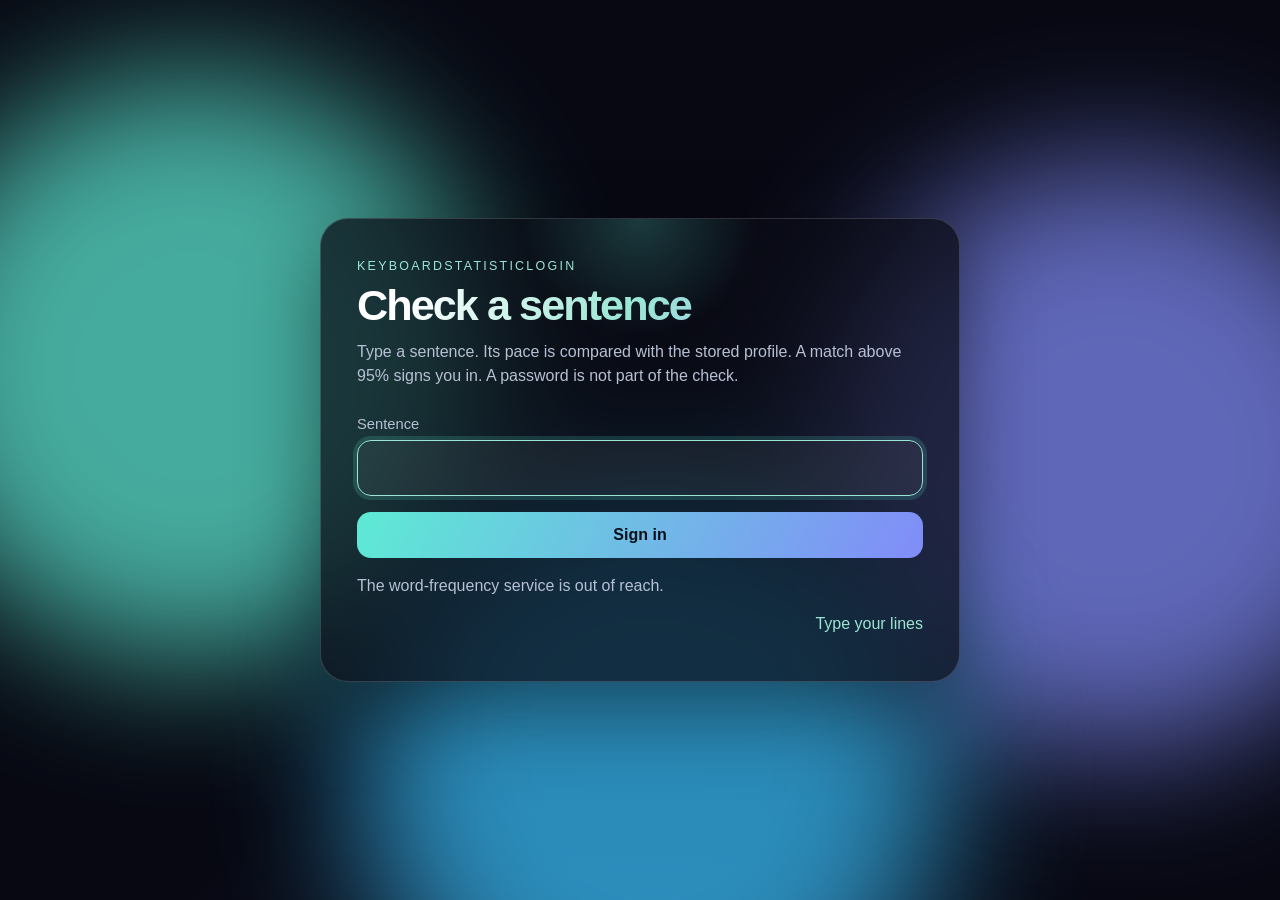
==== login-web/public/sign-in.html @ e52951ef "Score a sentence against the stored pace and show the sign-in result." ====
<!DOCTYPE html>
<html lang="en">
<head>
  <meta charset="utf-8">
  <meta name="viewport" content="width=device-width, initial-scale=1">
  <title>Sign in · KeyboardStatisticLogin</title>
  <link rel="stylesheet" href="page.css">
</head>
<body data-match-url="http://localhost:8080/matches">
  <div class="aurora" aria-hidden="true">
    <i></i>
    <i></i>
    <i></i>
  </div>
  <main class="panel passage">
    <p class="eyebrow">KeyboardStatisticLogin</p>
    <h1>Check a sentence</h1>
    <p class="lead">Type a sentence. Its pace is compared with the stored profile. A match above 95% signs you in. A password is not part of the check.</p>
    <p class="notice" id="notice" hidden>No typing profile is stored yet. Type your lines first.</p>
    <form>
      <label for="sentence">Sentence</label>
      <input id="sentence" name="sentence" type="text" autocomplete="off" autocapitalize="off" spellcheck="false" autofocus>
      <button type="submit">Sign in</button>
      <p class="status" id="status" role="status">Type a sentence. The pace is compared with the stored profile.</p>
    </form>
    <p class="links"><a href="index.html">Type your lines</a></p>
  </main>
  <script>
    const form = document.querySelector("form");
    const sentence = document.querySelector("#sentence");
    const panel = document.querySelector(".panel");
    const status = document.querySelector("#status");
    const notice = document.querySelector("#notice");
    const endpoint = document.body.dataset.matchUrl;
    const keys = [];
    let chain = Promise.resolve();

    function setStatus(message, tone) {
      status.textContent = message;
      status.classList.remove("verified", "refused");
      if (tone) {
        status.classList.add(tone);
      }
    }

    function showProfile(report) {
      notice.hidden = Boolean(report && report.ready);
    }

    function readProfile() {
      return fetch(endpoint).then(function (response) {
        if (!response.ok) {
          throw new Error("The word-frequency service is out of reach.");
        }
        return response.json();
      }).then(function (report) {
        showProfile(report);
      }).catch(function (error) {
        if (error instanceof TypeError) {
          setStatus("The word-frequency service is out of reach.");
          return;
        }
        setStatus(error.message);
      });
    }

    function showScore(report) {
      showProfile(report);
      if (!report.ready) {
        setStatus("No typing profile is stored yet. Type your lines first.");
        return;
      }
      if (!report.scored) {
        setStatus("Type a sentence so the pace can be compared.");
        return;
      }
      const percent = Number(report.matchPercent).toFixed(1);
      if (report.accepted) {
        setStatus("Sign-in verified at " + percent + "%.", "verified");
        return;
      }
      setStatus("Sign-in refused at " + percent + "%.", "refused");
    }

    panel.addEventListener("pointermove", function (event) {
      const bounds = panel.getBoundingClientRect();
      panel.style.setProperty("--spot-x", (event.clientX - bounds.left) + "px");
      panel.style.setProperty("--spot-y", (event.clientY - bounds.top) + "px");
    });

    sentence.addEventListener("paste", function (event) {
      event.preventDefault();
      setStatus("Type each letter so the pace can be read.");
    });

    sentence.addEventListener("drop", function (event) {
      event.preventDefault();
    });

    sentence.addEventListener("keydown", function (event) {
      if (event.isComposing || event.repeat || event.metaKey || event.ctrlKey || event.altKey) {
        return;
      }
      let symbol = "";
      if (event.key === "Backspace" || event.key === "Delete") {
        symbol = event.key;
      } else if (Array.from(event.key).length === 1) {
        symbol = event.key;
      } else {
        return;
      }
      keys.push({
        symbol: symbol,
        pressedAt: new Date().toISOString()
      });
    });

    form.addEventListener("submit", function (event) {
      event.preventDefault();
      if (sentence.value.trim() === "") {
        setStatus("Type a sentence so the pace can be compared.");
        return;
      }
      chain = chain.then(function () {
        return fetch(endpoint, {
          method: "POST",
          headers: { "Content-Type": "application/json" },
          body: JSON.stringify({ keys: keys })
        });
      }).then(function (response) {
        if (!response.ok) {
          throw new Error("That sentence could not be compared.");
        }
        return response.json();
      }).then(showScore).catch(function (error) {
        if (error instanceof TypeError) {
          setStatus("The word-frequency service is out of reach.");
          return;
        }
        setStatus(error.message);
      });
    });

    readProfile();
  </script>
</body>
</html>
---- login-web/public/page.css ----
:root {
  color-scheme: dark;
  --ink: #f5f7fb;
  --muted: #b7c0d4;
  --line: rgba(255, 255, 255, 0.16);
  --panel: rgba(10, 12, 22, 0.72);
}

* { box-sizing: border-box; }

html, body {
  margin: 0;
  min-height: 100%;
  background: #070812;
  color: var(--ink);
  font-family: "Segoe UI", "Helvetica Neue", sans-serif;
}

body {
  min-height: 100vh;
  display: grid;
  place-items: center;
  padding: 24px;
}

.aurora {
  position: fixed;
  inset: 0;
  overflow: hidden;
  background:
    radial-gradient(900px 520px at 50% 115%, #14182a 0%, #070812 58%);
  z-index: 0;
}

.aurora i {
  position: absolute;
  width: 46vw;
  height: 46vw;
  min-width: 280px;
  min-height: 280px;
  border-radius: 50%;
  filter: blur(70px);
  opacity: 0.72;
}

.aurora i:nth-child(1) {
  left: -8%;
  top: 8%;
  background: #5eead4;
  animation: drift-a 16s ease-in-out infinite alternate;
}

.aurora i:nth-child(2) {
  right: -10%;
  top: 18%;
  background: #818cf8;
  animation: drift-b 20s ease-in-out infinite alternate;
}

.aurora i:nth-child(3) {
  left: 28%;
  bottom: -18%;
  background: #38bdf8;
  animation: drift-c 18s ease-in-out infinite alternate;
}

@keyframes drift-a {
  from { transform: translate3d(0, 0, 0) scale(1); }
  to { transform: translate3d(12%, 18%, 0) scale(1.15); }
}

@keyframes drift-b {
  from { transform: translate3d(0, 0, 0) scale(1.05); }
  to { transform: translate3d(-14%, 10%, 0) scale(0.9); }
}

@keyframes drift-c {
  from { transform: translate3d(0, 0, 0) scale(1); }
  to { transform: translate3d(8%, -12%, 0) scale(1.12); }
}

.panel {
  --spot-x: 50%;
  --spot-y: 0px;
  position: relative;
  z-index: 1;
  width: min(440px, 100%);
  padding: 40px 36px 32px;
  border-radius: 28px;
  background: var(--panel);
  border: 1px solid var(--line);
  box-shadow: 0 30px 80px rgba(0, 0, 0, 0.45);
  backdrop-filter: blur(18px);
  overflow: hidden;
}

.panel::before {
  content: "";
  position: absolute;
  inset: 0;
  background: radial-gradient(280px circle at var(--spot-x) var(--spot-y), rgba(94, 234, 212, 0.22), transparent 42%);
  pointer-events: none;
}

.panel > * { position: relative; }

.eyebrow {
  margin: 0 0 10px;
  color: #9ae6d4;
  font-size: 0.78rem;
  letter-spacing: 0.18em;
  text-transform: uppercase;
}

h1 {
  margin: 0 0 12px;
  font-size: 2.7rem;
  line-height: 1.05;
  letter-spacing: -0.045em;
  background: linear-gradient(115deg, #ffffff 10%, #9ae6d4 48%, #a5b4fc 100%);
  -webkit-background-clip: text;
  background-clip: text;
  color: #f5f7fb;
}

@supports ((-webkit-background-clip: text) or (background-clip: text)) {
  h1 { color: transparent; }
}

.lead {
  margin: 0 0 28px;
  color: var(--muted);
  line-height: 1.5;
}

label {
  display: block;
  margin-bottom: 8px;
  color: var(--muted);
  font-size: 0.92rem;
}

input {
  width: 100%;
  margin-bottom: 16px;
  padding: 16px 18px;
  border-radius: 14px;
  border: 1px solid var(--line);
  background: rgba(255, 255, 255, 0.05);
  color: var(--ink);
  font: inherit;
  font-size: 1.15rem;
  outline: none;
}

input:focus {
  border-color: #9ae6d4;
  box-shadow: 0 0 0 4px rgba(94, 234, 212, 0.16);
}

button {
  width: 100%;
  padding: 14px 18px;
  border: 0;
  border-radius: 14px;
  background: linear-gradient(115deg, #5eead4, #818cf8);
  color: #071018;
  font: inherit;
  font-weight: 650;
  cursor: pointer;
}

button:hover { filter: brightness(1.06); }
button:focus-visible,
select:focus-visible {
  outline: 3px solid #ffffff;
  outline-offset: 3px;
}

button.quiet {
  background: transparent;
  color: var(--ink);
  border: 1px solid var(--line);
}

.panel.passage { width: min(640px, 100%); }

select {
  width: 100%;
  margin-bottom: 16px;
  padding: 14px 18px;
  border-radius: 14px;
  border: 1px solid var(--line);
  background: #12141f;
  color: var(--ink);
  font: inherit;
  font-size: 1rem;
}

.progress {
  margin: 0 0 8px;
  color: #9ae6d4;
  font-size: 0.85rem;
}

.prompt {
  margin: 0 0 16px;
  padding: 14px 16px;
  border-radius: 14px;
  border: 1px solid var(--line);
  background: rgba(255, 255, 255, 0.05);
  line-height: 1.5;
}

.actions {
  display: flex;
  gap: 10px;
}

.actions button { flex: 1; }

.status {
  min-height: 1.4em;
  margin: 16px 0 0;
  color: var(--muted);
  line-height: 1.45;
}

.status.verified { color: #9ae6d4; }
.status.refused { color: #f5b4b4; }

.notice {
  margin: 0 0 16px;
  color: #f3d48a;
  line-height: 1.45;
}

h2 {
  margin: 22px 0 8px;
  font-size: 0.95rem;
  font-weight: 600;
  color: var(--muted);
}

.words, .empty {
  margin: 0;
  color: var(--ink);
}

.words {
  list-style: none;
  padding: 0;
}

.words li {
  padding: 8px 0;
  border-top: 1px solid var(--line);
}

.links {
  display: flex;
  justify-content: flex-end;
  margin-top: 18px;
}

.links a {
  color: #9ae6d4;
  text-decoration: none;
}

.links a:hover,
.links a:focus-visible {
  text-decoration: underline;
}

@media (max-width: 640px) {
  .panel { padding: 28px 20px 24px; }
  h1 { font-size: 2.15rem; }
  .actions { flex-direction: column; }
}

@media (prefers-reduced-motion: reduce) {
  .aurora i { animation: none; }
}
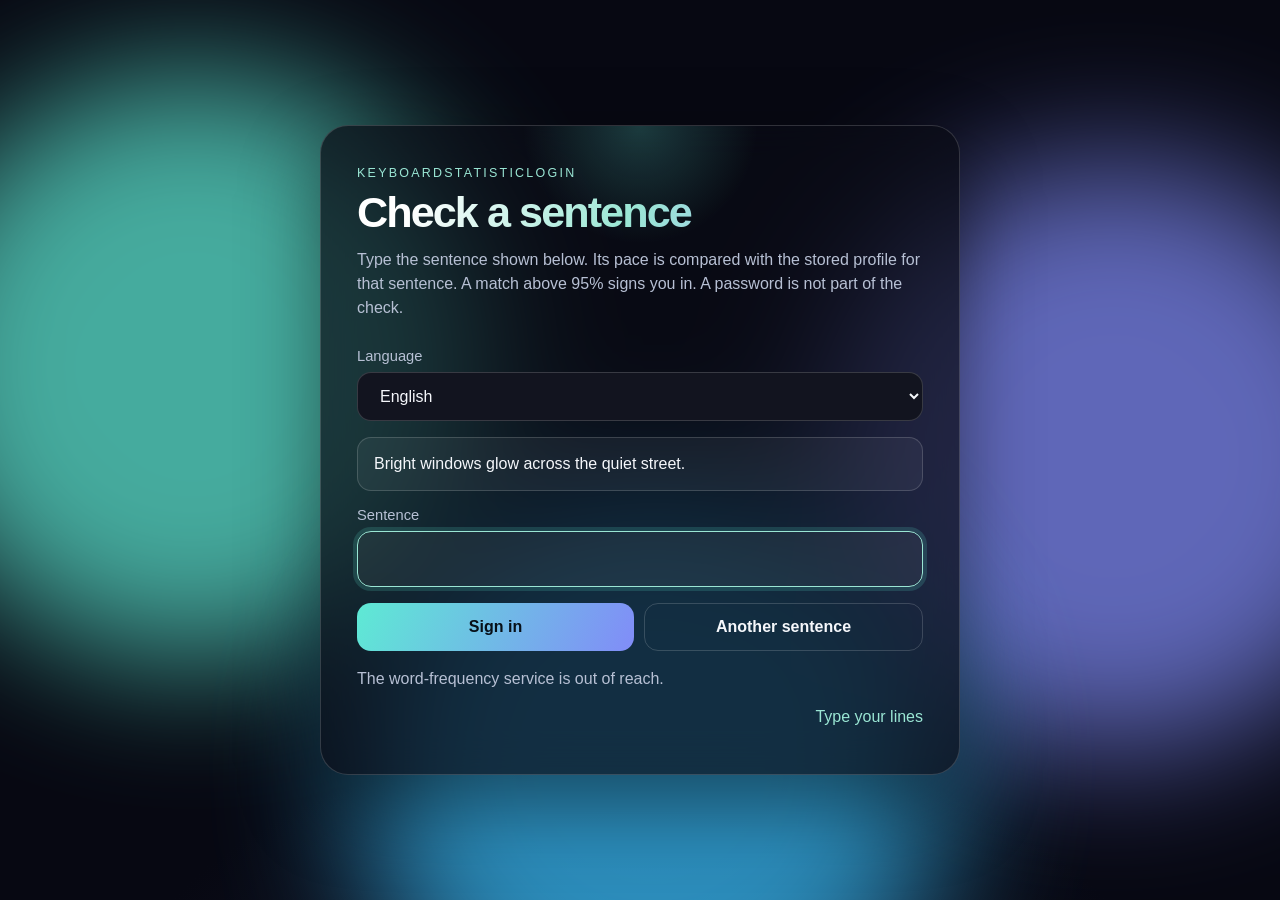
==== commit 9ce38903: "Score sign-in only when the shown sentence is typed." ====
--- a/login-web/public/sign-in.html
+++ b/login-web/public/sign-in.html
@@ -15,25 +15,69 @@
   <main class="panel passage">
     <p class="eyebrow">KeyboardStatisticLogin</p>
     <h1>Check a sentence</h1>
-    <p class="lead">Type a sentence. Its pace is compared with the stored profile. A match above 95% signs you in. A password is not part of the check.</p>
+    <p class="lead">Type the sentence shown below. Its pace is compared with the stored profile for that sentence. A match above 95% signs you in. A password is not part of the check.</p>
     <p class="notice" id="notice" hidden>No typing profile is stored yet. Type your lines first.</p>
     <form>
+      <label for="language">Language</label>
+      <select id="language" name="language">
+        <option value="en">English</option>
+        <option value="tr">Turkish</option>
+        <option value="de">German</option>
+        <option value="fr">French</option>
+        <option value="es">Spanish</option>
+        <option value="sv">Swedish</option>
+      </select>
+      <p class="prompt" id="prompt"></p>
       <label for="sentence">Sentence</label>
       <input id="sentence" name="sentence" type="text" autocomplete="off" autocapitalize="off" spellcheck="false" autofocus>
-      <button type="submit">Sign in</button>
-      <p class="status" id="status" role="status">Type a sentence. The pace is compared with the stored profile.</p>
+      <div class="actions">
+        <button type="submit">Sign in</button>
+        <button class="quiet" id="another" type="button">Another sentence</button>
+      </div>
+      <p class="status" id="status" role="status">Type the sentence as it is shown.</p>
     </form>
     <p class="links"><a href="index.html">Type your lines</a></p>
   </main>
+  <script src="lines.js"></script>
   <script>
     const form = document.querySelector("form");
     const sentence = document.querySelector("#sentence");
+    const language = document.querySelector("#language");
+    const prompt = document.querySelector("#prompt");
+    const another = document.querySelector("#another");
     const panel = document.querySelector(".panel");
     const status = document.querySelector("#status");
     const notice = document.querySelector("#notice");
     const endpoint = document.body.dataset.matchUrl;
     const keys = [];
     let chain = Promise.resolve();
+    let index = 0;
+
+    function lines() {
+      return window.PreparedLines[language.value];
+    }
+
+    function sameLine(typed, shown) {
+      return typed.trim().replace(/\s+/g, " ") === shown.trim().replace(/\s+/g, " ");
+    }
+
+    function resetAttempt() {
+      keys.length = 0;
+      sentence.value = "";
+    }
+
+    function showSentence() {
+      const set = lines();
+      prompt.textContent = set[index];
+      resetAttempt();
+    }
+
+    function pickSentence(step) {
+      const set = lines();
+      index = step ? (index + 1) % set.length : Math.floor(Math.random() * set.length);
+      showSentence();
+      setStatus("Type the sentence as it is shown.");
+    }
 
     function setStatus(message, tone) {
       status.textContent = message;
@@ -70,8 +114,12 @@
         setStatus("No typing profile is stored yet. Type your lines first.");
         return;
       }
+      if (!report.aligned) {
+        setStatus("Type the sentence as it is shown.");
+        return;
+      }
       if (!report.scored) {
-        setStatus("Type a sentence so the pace can be compared.");
+        setStatus("Type the sentence as it is shown.");
         return;
       }
       const percent = Number(report.matchPercent).toFixed(1);
@@ -115,17 +163,27 @@
       });
     });
 
+    language.addEventListener("change", function () {
+      pickSentence(false);
+    });
+
+    another.addEventListener("click", function () {
+      pickSentence(true);
+    });
+
     form.addEventListener("submit", function (event) {
       event.preventDefault();
-      if (sentence.value.trim() === "") {
-        setStatus("Type a sentence so the pace can be compared.");
+      const shown = prompt.textContent;
+      const typed = sentence.value.trim();
+      if (typed === "" || !sameLine(typed, shown)) {
+        setStatus("Type the sentence as it is shown.");
         return;
       }
       chain = chain.then(function () {
         return fetch(endpoint, {
           method: "POST",
           headers: { "Content-Type": "application/json" },
-          body: JSON.stringify({ keys: keys })
+          body: JSON.stringify({ sentence: shown, keys: keys })
         });
       }).then(function (response) {
         if (!response.ok) {
@@ -141,6 +199,7 @@
       });
     });
 
+    pickSentence(false);
     readProfile();
   </script>
 </body>
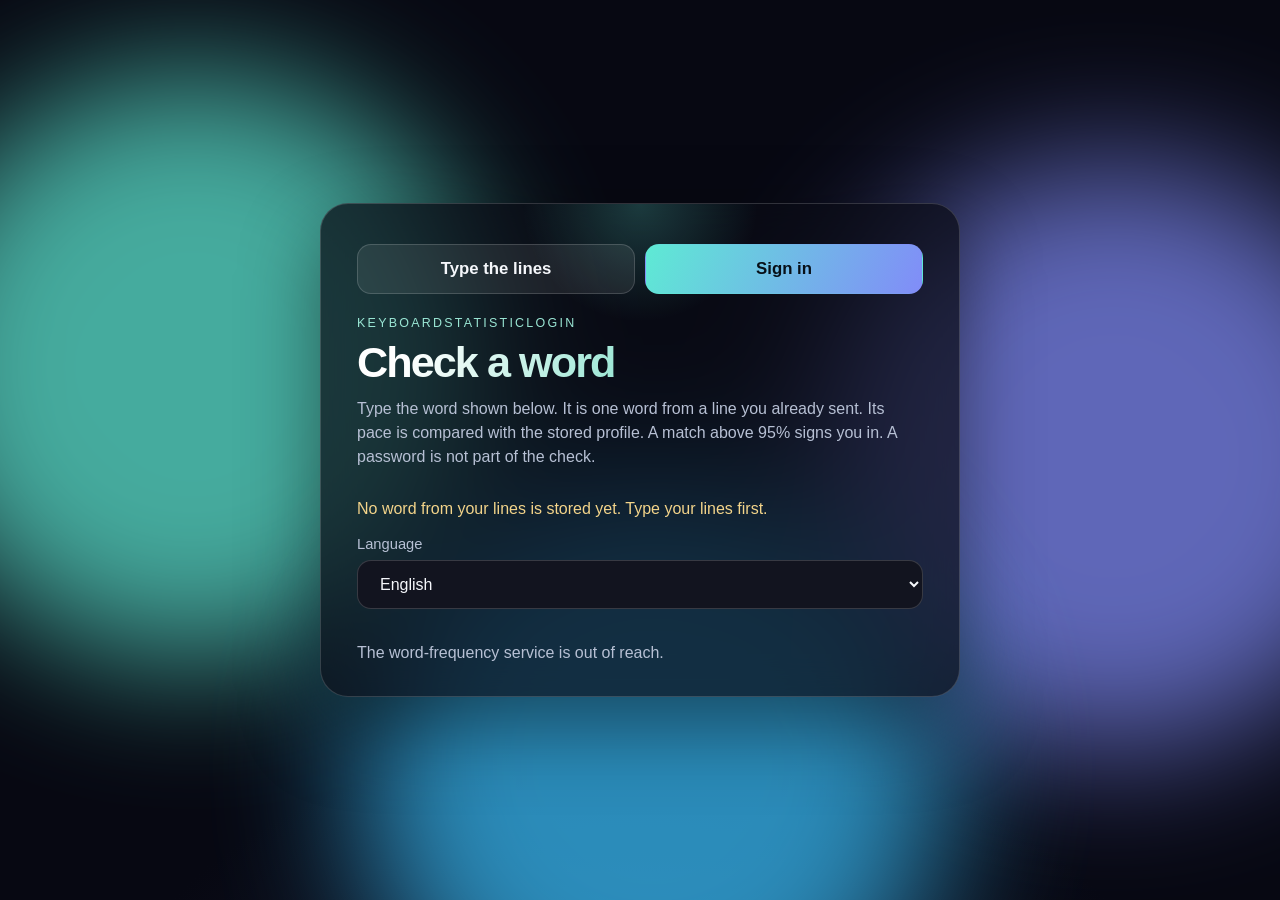
==== commit c4a2774e: "Ask sign-in for a word from a sent line and mix a larger line set." ====
--- a/login-web/public/sign-in.html
+++ b/login-web/public/sign-in.html
@@ -13,10 +13,14 @@
     <i></i>
   </div>
   <main class="panel passage">
+    <nav class="switch" aria-label="Pages">
+      <a href="index.html">Type the lines</a>
+      <a class="current" href="sign-in.html" aria-current="page">Sign in</a>
+    </nav>
     <p class="eyebrow">KeyboardStatisticLogin</p>
-    <h1>Check a sentence</h1>
-    <p class="lead">Type the sentence shown below. Its pace is compared with the stored profile for that sentence. A match above 95% signs you in. A password is not part of the check.</p>
-    <p class="notice" id="notice" hidden>No typing profile is stored yet. Type your lines first.</p>
+    <h1>Check a word</h1>
+    <p class="lead">Type the word shown below. It is one word from a line you already sent. Its pace is compared with the stored profile. A match above 95% signs you in. A password is not part of the check.</p>
+    <p class="notice" id="notice" hidden>No word from your lines is stored yet. Type your lines first.</p>
     <form>
       <label for="language">Language</label>
       <select id="language" name="language">
@@ -27,56 +31,76 @@
         <option value="es">Spanish</option>
         <option value="sv">Swedish</option>
       </select>
-      <p class="prompt" id="prompt"></p>
-      <label for="sentence">Sentence</label>
-      <input id="sentence" name="sentence" type="text" autocomplete="off" autocapitalize="off" spellcheck="false" autofocus>
-      <div class="actions">
-        <button type="submit">Sign in</button>
-        <button class="quiet" id="another" type="button">Another sentence</button>
+      <div id="attempt">
+        <p class="prompt" id="prompt"></p>
+        <label for="word">Word</label>
+        <input id="word" name="word" type="text" autocomplete="off" autocapitalize="off" spellcheck="false">
+        <div class="actions">
+          <button type="submit">Sign in</button>
+          <button class="quiet" id="another" type="button">Another word</button>
+        </div>
       </div>
-      <p class="status" id="status" role="status">Type the sentence as it is shown.</p>
+      <p class="status" id="status" role="status">Type the word as it is shown.</p>
     </form>
-    <p class="links"><a href="index.html">Type your lines</a></p>
   </main>
-  <script src="lines.js"></script>
+  <script src="written.js"></script>
   <script>
     const form = document.querySelector("form");
-    const sentence = document.querySelector("#sentence");
+    const word = document.querySelector("#word");
     const language = document.querySelector("#language");
     const prompt = document.querySelector("#prompt");
     const another = document.querySelector("#another");
+    const attempt = document.querySelector("#attempt");
     const panel = document.querySelector(".panel");
     const status = document.querySelector("#status");
     const notice = document.querySelector("#notice");
+    const written = window.WrittenLines;
     const endpoint = document.body.dataset.matchUrl;
     const keys = [];
     let chain = Promise.resolve();
-    let index = 0;
-
-    function lines() {
-      return window.PreparedLines[language.value];
-    }
-
-    function sameLine(typed, shown) {
-      return typed.trim().replace(/\s+/g, " ") === shown.trim().replace(/\s+/g, " ");
+    let shown = "";
+    let profileReady = false;
+
+    function sameLine(typed, target) {
+      return typed.trim().replace(/\s+/g, " ") === target.trim().replace(/\s+/g, " ");
     }
 
     function resetAttempt() {
       keys.length = 0;
-      sentence.value = "";
-    }
-
-    function showSentence() {
-      const set = lines();
-      prompt.textContent = set[index];
+      word.value = "";
+    }
+
+    function refreshNotice() {
+      const hasWords = written.words(language.value).length > 0;
+      if (!hasWords) {
+        notice.hidden = false;
+        notice.textContent = "No word from your lines is stored yet. Type your lines first.";
+        return;
+      }
+      if (!profileReady) {
+        notice.hidden = false;
+        notice.textContent = "No typing profile is stored yet. Type your lines first.";
+        return;
+      }
+      notice.hidden = true;
+    }
+
+    function pickWord() {
+      const pool = written.words(language.value);
       resetAttempt();
-    }
-
-    function pickSentence(step) {
-      const set = lines();
-      index = step ? (index + 1) % set.length : Math.floor(Math.random() * set.length);
-      showSentence();
-      setStatus("Type the sentence as it is shown.");
+      refreshNotice();
+      if (pool.length === 0) {
+        shown = "";
+        prompt.textContent = "";
+        attempt.hidden = true;
+        setStatus("Type your lines first.");
+        return;
+      }
+      attempt.hidden = false;
+      shown = pool[Math.floor(Math.random() * pool.length)];
+      prompt.textContent = shown;
+      word.focus();
+      setStatus("Type the word as it is shown.");
     }
 
     function setStatus(message, tone) {
@@ -87,10 +111,6 @@
       }
     }
 
-    function showProfile(report) {
-      notice.hidden = Boolean(report && report.ready);
-    }
-
     function readProfile() {
       return fetch(endpoint).then(function (response) {
         if (!response.ok) {
@@ -98,7 +118,8 @@
         }
         return response.json();
       }).then(function (report) {
-        showProfile(report);
+        profileReady = Boolean(report && report.ready);
+        refreshNotice();
       }).catch(function (error) {
         if (error instanceof TypeError) {
           setStatus("The word-frequency service is out of reach.");
@@ -109,17 +130,14 @@
     }
 
     function showScore(report) {
-      showProfile(report);
+      profileReady = Boolean(report && report.ready);
+      refreshNotice();
       if (!report.ready) {
         setStatus("No typing profile is stored yet. Type your lines first.");
         return;
       }
-      if (!report.aligned) {
-        setStatus("Type the sentence as it is shown.");
-        return;
-      }
-      if (!report.scored) {
-        setStatus("Type the sentence as it is shown.");
+      if (!report.aligned || !report.scored) {
+        setStatus("Type the word as it is shown.");
         return;
       }
       const percent = Number(report.matchPercent).toFixed(1);
@@ -136,16 +154,16 @@
       panel.style.setProperty("--spot-y", (event.clientY - bounds.top) + "px");
     });
 
-    sentence.addEventListener("paste", function (event) {
+    word.addEventListener("paste", function (event) {
       event.preventDefault();
       setStatus("Type each letter so the pace can be read.");
     });
 
-    sentence.addEventListener("drop", function (event) {
+    word.addEventListener("drop", function (event) {
       event.preventDefault();
     });
 
-    sentence.addEventListener("keydown", function (event) {
+    word.addEventListener("keydown", function (event) {
       if (event.isComposing || event.repeat || event.metaKey || event.ctrlKey || event.altKey) {
         return;
       }
@@ -164,19 +182,22 @@
     });
 
     language.addEventListener("change", function () {
-      pickSentence(false);
+      pickWord();
     });
 
     another.addEventListener("click", function () {
-      pickSentence(true);
+      pickWord();
     });
 
     form.addEventListener("submit", function (event) {
       event.preventDefault();
-      const shown = prompt.textContent;
-      const typed = sentence.value.trim();
+      const typed = word.value.trim();
+      if (shown === "") {
+        setStatus("Type your lines first.");
+        return;
+      }
       if (typed === "" || !sameLine(typed, shown)) {
-        setStatus("Type the sentence as it is shown.");
+        setStatus("Type the word as it is shown.");
         return;
       }
       chain = chain.then(function () {
@@ -187,7 +208,7 @@
         });
       }).then(function (response) {
         if (!response.ok) {
-          throw new Error("That sentence could not be compared.");
+          throw new Error("That word could not be compared.");
         }
         return response.json();
       }).then(showScore).catch(function (error) {
@@ -199,7 +220,7 @@
       });
     });
 
-    pickSentence(false);
+    pickWord();
     readProfile();
   </script>
 </body>
--- a/login-web/public/page.css
+++ b/login-web/public/page.css
@@ -257,20 +257,37 @@
   border-top: 1px solid var(--line);
 }
 
-.links {
+.switch {
   display: flex;
-  justify-content: flex-end;
-  margin-top: 18px;
-}
-
-.links a {
-  color: #9ae6d4;
+  gap: 10px;
+  margin: 0 0 22px;
+}
+
+.switch a {
+  flex: 1;
+  display: block;
+  padding: 14px 16px;
+  border-radius: 14px;
+  border: 1px solid var(--line);
+  background: rgba(255, 255, 255, 0.08);
+  color: var(--ink);
+  font-size: 1.05rem;
+  font-weight: 650;
+  text-align: center;
   text-decoration: none;
 }
 
-.links a:hover,
-.links a:focus-visible {
-  text-decoration: underline;
+.switch a.current {
+  background: linear-gradient(115deg, #5eead4, #818cf8);
+  color: #071018;
+  border-color: transparent;
+}
+
+.switch a:hover { filter: brightness(1.08); }
+
+.switch a:focus-visible {
+  outline: 3px solid #ffffff;
+  outline-offset: 3px;
 }
 
 @media (max-width: 640px) {
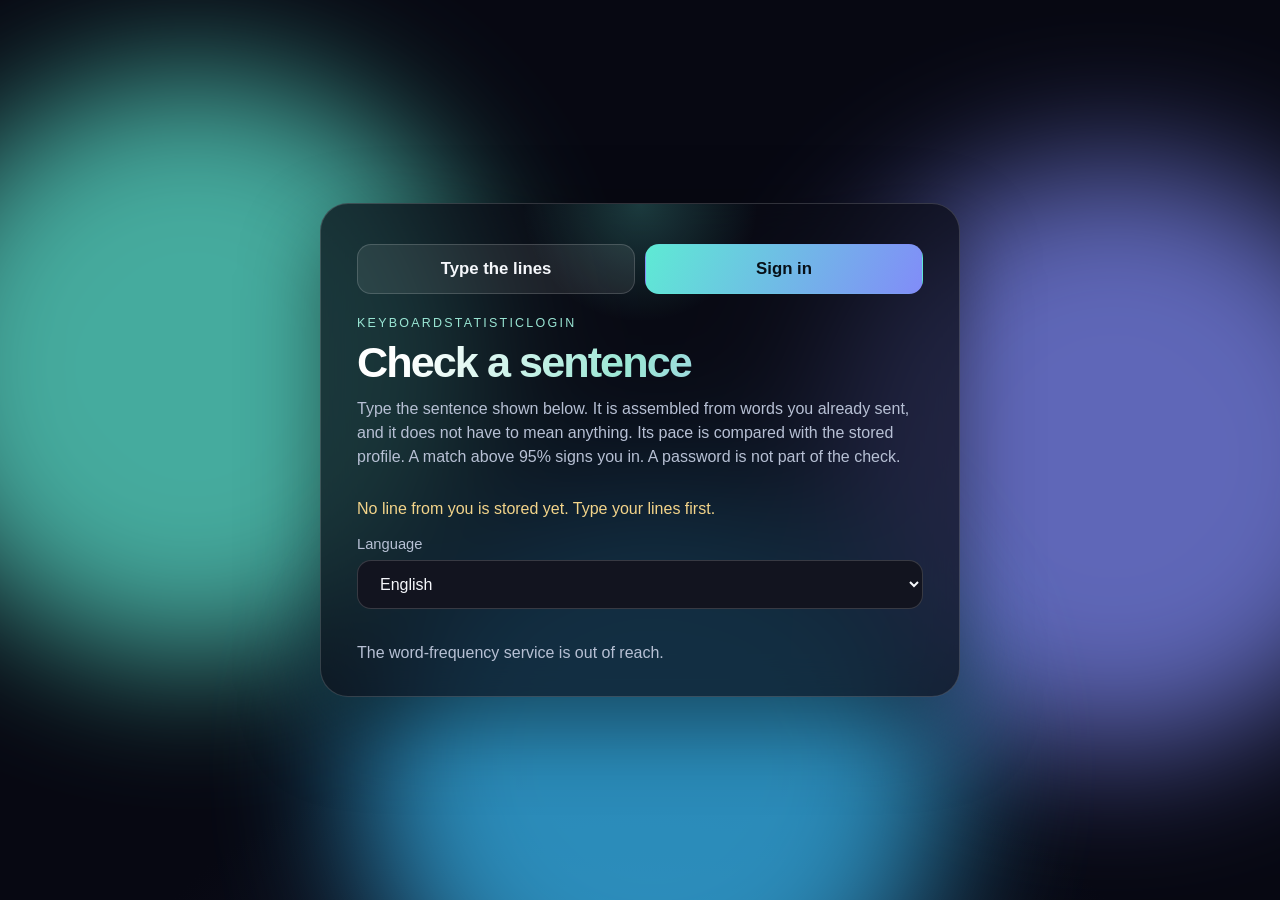
==== commit c8df7e77: "Ask sign-in for a sentence assembled from words already sent." ====
--- a/login-web/public/sign-in.html
+++ b/login-web/public/sign-in.html
@@ -18,9 +18,9 @@
       <a class="current" href="sign-in.html" aria-current="page">Sign in</a>
     </nav>
     <p class="eyebrow">KeyboardStatisticLogin</p>
-    <h1>Check a word</h1>
-    <p class="lead">Type the word shown below. It is one word from a line you already sent. Its pace is compared with the stored profile. A match above 95% signs you in. A password is not part of the check.</p>
-    <p class="notice" id="notice" hidden>No word from your lines is stored yet. Type your lines first.</p>
+    <h1>Check a sentence</h1>
+    <p class="lead">Type the sentence shown below. It is assembled from words you already sent, and it does not have to mean anything. Its pace is compared with the stored profile. A match above 95% signs you in. A password is not part of the check.</p>
+    <p class="notice" id="notice" hidden>No line from you is stored yet. Type your lines first.</p>
     <form>
       <label for="language">Language</label>
       <select id="language" name="language">
@@ -33,20 +33,20 @@
       </select>
       <div id="attempt">
         <p class="prompt" id="prompt"></p>
-        <label for="word">Word</label>
-        <input id="word" name="word" type="text" autocomplete="off" autocapitalize="off" spellcheck="false">
+        <label for="sentence">Sentence</label>
+        <input id="sentence" name="sentence" type="text" autocomplete="off" autocapitalize="off" spellcheck="false">
         <div class="actions">
           <button type="submit">Sign in</button>
-          <button class="quiet" id="another" type="button">Another word</button>
+          <button class="quiet" id="another" type="button">Another sentence</button>
         </div>
       </div>
-      <p class="status" id="status" role="status">Type the word as it is shown.</p>
+      <p class="status" id="status" role="status">Type the sentence as it is shown.</p>
     </form>
   </main>
   <script src="written.js"></script>
   <script>
     const form = document.querySelector("form");
-    const word = document.querySelector("#word");
+    const sentence = document.querySelector("#sentence");
     const language = document.querySelector("#language");
     const prompt = document.querySelector("#prompt");
     const another = document.querySelector("#another");
@@ -67,14 +67,14 @@
 
     function resetAttempt() {
       keys.length = 0;
-      word.value = "";
+      sentence.value = "";
     }
 
     function refreshNotice() {
       const hasWords = written.words(language.value).length > 0;
       if (!hasWords) {
         notice.hidden = false;
-        notice.textContent = "No word from your lines is stored yet. Type your lines first.";
+        notice.textContent = "No line from you is stored yet. Type your lines first.";
         return;
       }
       if (!profileReady) {
@@ -85,22 +85,20 @@
       notice.hidden = true;
     }
 
-    function pickWord() {
-      const pool = written.words(language.value);
+    function pickSentence() {
       resetAttempt();
       refreshNotice();
-      if (pool.length === 0) {
-        shown = "";
+      shown = written.line(language.value);
+      if (shown === "") {
         prompt.textContent = "";
         attempt.hidden = true;
         setStatus("Type your lines first.");
         return;
       }
       attempt.hidden = false;
-      shown = pool[Math.floor(Math.random() * pool.length)];
       prompt.textContent = shown;
-      word.focus();
-      setStatus("Type the word as it is shown.");
+      sentence.focus();
+      setStatus("Type the sentence as it is shown.");
     }
 
     function setStatus(message, tone) {
@@ -137,7 +135,7 @@
         return;
       }
       if (!report.aligned || !report.scored) {
-        setStatus("Type the word as it is shown.");
+        setStatus("Type the sentence as it is shown.");
         return;
       }
       const percent = Number(report.matchPercent).toFixed(1);
@@ -154,16 +152,16 @@
       panel.style.setProperty("--spot-y", (event.clientY - bounds.top) + "px");
     });
 
-    word.addEventListener("paste", function (event) {
+    sentence.addEventListener("paste", function (event) {
       event.preventDefault();
       setStatus("Type each letter so the pace can be read.");
     });
 
-    word.addEventListener("drop", function (event) {
+    sentence.addEventListener("drop", function (event) {
       event.preventDefault();
     });
 
-    word.addEventListener("keydown", function (event) {
+    sentence.addEventListener("keydown", function (event) {
       if (event.isComposing || event.repeat || event.metaKey || event.ctrlKey || event.altKey) {
         return;
       }
@@ -182,22 +180,22 @@
     });
 
     language.addEventListener("change", function () {
-      pickWord();
+      pickSentence();
     });
 
     another.addEventListener("click", function () {
-      pickWord();
+      pickSentence();
     });
 
     form.addEventListener("submit", function (event) {
       event.preventDefault();
-      const typed = word.value.trim();
+      const typed = sentence.value.trim();
       if (shown === "") {
         setStatus("Type your lines first.");
         return;
       }
       if (typed === "" || !sameLine(typed, shown)) {
-        setStatus("Type the word as it is shown.");
+        setStatus("Type the sentence as it is shown.");
         return;
       }
       chain = chain.then(function () {
@@ -208,7 +206,7 @@
         });
       }).then(function (response) {
         if (!response.ok) {
-          throw new Error("That word could not be compared.");
+          throw new Error("That sentence could not be compared.");
         }
         return response.json();
       }).then(showScore).catch(function (error) {
@@ -220,7 +218,7 @@
       });
     });
 
-    pickWord();
+    pickSentence();
     readProfile();
   </script>
 </body>
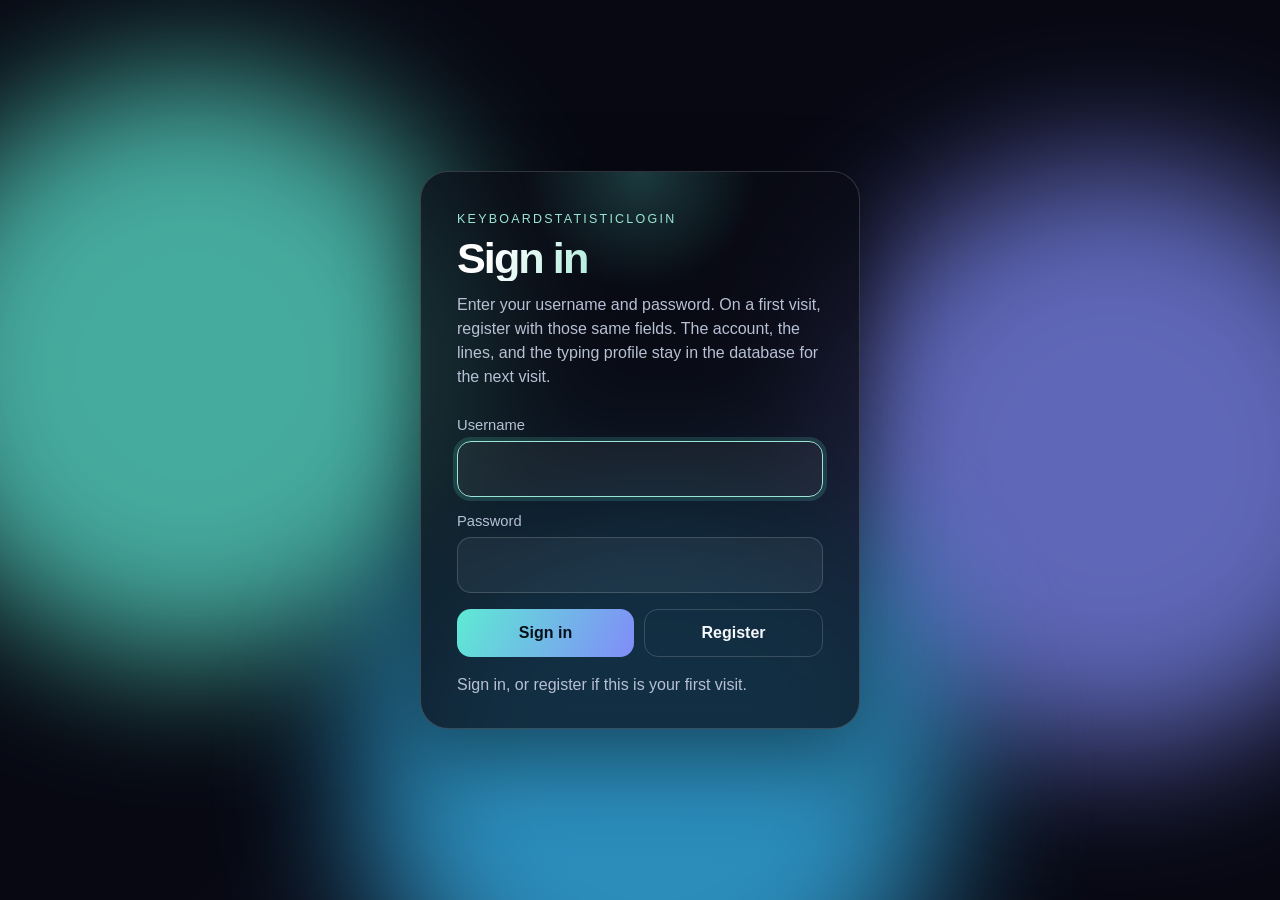
==== commit d2479b69: "Keep each visit on the same account, lines, and typing profile." ====
--- a/login-web/public/sign-in.html
+++ b/login-web/public/sign-in.html
@@ -3,10 +3,16 @@
 <head>
   <meta charset="utf-8">
   <meta name="viewport" content="width=device-width, initial-scale=1">
-  <title>Sign in · KeyboardStatisticLogin</title>
+  <title>Check a sentence · KeyboardStatisticLogin</title>
   <link rel="stylesheet" href="page.css">
+  <script src="session.js"></script>
+  <script>
+    if (!window.AccountSession.token()) {
+      window.location.replace("account.html");
+    }
+  </script>
 </head>
-<body data-match-url="http://localhost:8080/matches">
+<body data-account-url="http://localhost:8080" data-match-url="http://localhost:8080/matches">
   <div class="aurora" aria-hidden="true">
     <i></i>
     <i></i>
@@ -15,11 +21,13 @@
   <main class="panel passage">
     <nav class="switch" aria-label="Pages">
       <a href="index.html">Type the lines</a>
-      <a class="current" href="sign-in.html" aria-current="page">Sign in</a>
+      <a class="current" href="sign-in.html" aria-current="page">Check a sentence</a>
+      <button class="quiet" id="sign-out" type="button">Sign out</button>
     </nav>
+    <p class="signed-in" id="who"></p>
     <p class="eyebrow">KeyboardStatisticLogin</p>
     <h1>Check a sentence</h1>
-    <p class="lead">Type the sentence shown below. It is assembled from words you already sent, and it does not have to mean anything. Its pace is compared with the stored profile. A match above 95% signs you in. A password is not part of the check.</p>
+    <p class="lead">Type the sentence shown below. It is assembled from words you already sent, and it does not have to mean anything. Its pace is compared with this account. A match above 95% is accepted. A password is not part of this check.</p>
     <p class="notice" id="notice" hidden>No line from you is stored yet. Type your lines first.</p>
     <form>
       <label for="language">Language</label>
@@ -36,7 +44,7 @@
         <label for="sentence">Sentence</label>
         <input id="sentence" name="sentence" type="text" autocomplete="off" autocapitalize="off" spellcheck="false">
         <div class="actions">
-          <button type="submit">Sign in</button>
+          <button type="submit">Check</button>
           <button class="quiet" id="another" type="button">Another sentence</button>
         </div>
       </div>
@@ -110,7 +118,7 @@
     }
 
     function readProfile() {
-      return fetch(endpoint).then(function (response) {
+      return window.AccountSession.authFetch(endpoint).then(function (response) {
         if (!response.ok) {
           throw new Error("The word-frequency service is out of reach.");
         }
@@ -140,10 +148,10 @@
       }
       const percent = Number(report.matchPercent).toFixed(1);
       if (report.accepted) {
-        setStatus("Sign-in verified at " + percent + "%.", "verified");
-        return;
-      }
-      setStatus("Sign-in refused at " + percent + "%.", "refused");
+        setStatus("Match accepted at " + percent + "%.", "verified");
+        return;
+      }
+      setStatus("Match refused at " + percent + "%.", "refused");
     }
 
     panel.addEventListener("pointermove", function (event) {
@@ -199,9 +207,8 @@
         return;
       }
       chain = chain.then(function () {
-        return fetch(endpoint, {
+        return window.AccountSession.authFetch(endpoint, {
           method: "POST",
-          headers: { "Content-Type": "application/json" },
           body: JSON.stringify({ sentence: shown, keys: keys })
         });
       }).then(function (response) {
@@ -218,8 +225,24 @@
       });
     });
 
-    pickSentence();
-    readProfile();
+    window.AccountSession.bindSignOut(document.querySelector("#sign-out"));
+    window.AccountSession.guard().then(function (account) {
+      document.querySelector("#who").textContent = "Signed in as " + account.username;
+      return window.AccountSession.authFetch(window.AccountSession.base() + "/lines");
+    }).then(function (response) {
+      if (!response.ok) {
+        throw new Error("The saved lines could not be read.");
+      }
+      return response.json();
+    }).then(function (lines) {
+      written.load(lines);
+      pickSentence();
+      return readProfile();
+    }).catch(function (error) {
+      if (error.message !== "Sign in again.") {
+        setStatus(error.message);
+      }
+    });
   </script>
 </body>
 </html>
--- a/login-web/public/page.css
+++ b/login-web/public/page.css
@@ -290,10 +290,21 @@
   outline-offset: 3px;
 }
 
+.switch button {
+  flex: 1;
+  width: auto;
+}
+
+.signed-in {
+  margin: -8px 0 18px;
+  color: #9ae6d4;
+  font-size: 0.92rem;
+}
+
 @media (max-width: 640px) {
   .panel { padding: 28px 20px 24px; }
   h1 { font-size: 2.15rem; }
-  .actions { flex-direction: column; }
+  .actions, .switch { flex-direction: column; }
 }
 
 @media (prefers-reduced-motion: reduce) {
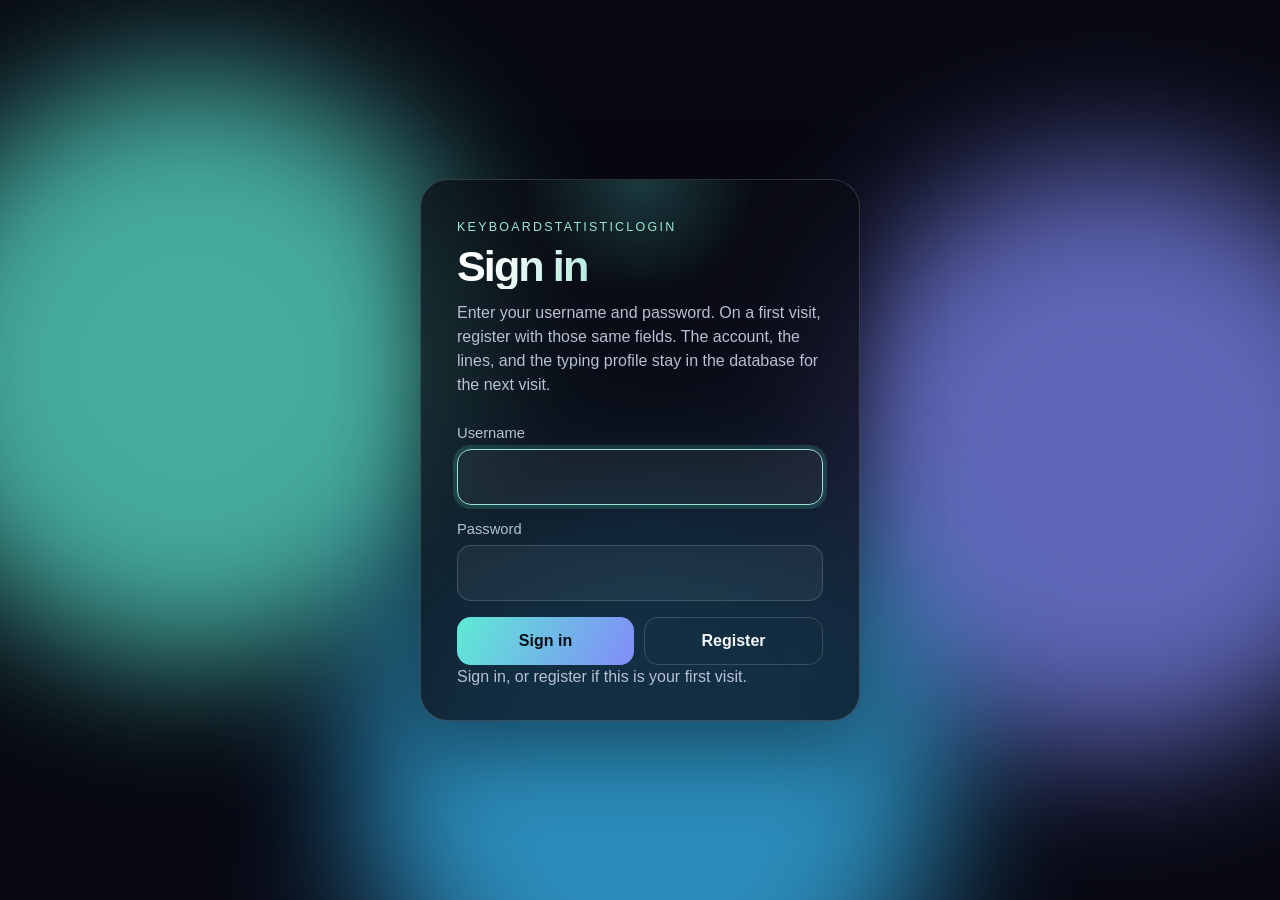
==== commit 468fc8cc: "Show this sentence beside the stored mean from the match percent." ====
--- a/login-web/public/sign-in.html
+++ b/login-web/public/sign-in.html
@@ -22,6 +22,7 @@
     <nav class="switch" aria-label="Pages">
       <a href="index.html">Type the lines</a>
       <a class="current" href="sign-in.html" aria-current="page">Check a sentence</a>
+      <a href="statistics.html">Statistics</a>
       <button class="quiet" id="sign-out" type="button">Sign out</button>
     </nav>
     <p class="signed-in" id="who"></p>
@@ -48,8 +49,17 @@
           <button class="quiet" id="another" type="button">Another sentence</button>
         </div>
       </div>
-      <p class="status" id="status" role="status">Type the sentence as it is shown.</p>
+      <div class="result">
+        <p class="status" id="status" role="status">Type the sentence as it is shown.</p>
+        <button class="quiet compare" id="compare" type="button" hidden>Compare</button>
+      </div>
     </form>
+    <section id="comparison" hidden>
+      <h2>This sentence and the stored pace</h2>
+      <p class="legend"><i class="stored"></i>Stored mean <i class="attempt"></i>This attempt</p>
+      <svg class="print" id="compare-print" role="img" aria-label="Pace comparison"></svg>
+      <ul class="compare-list" id="compare-list"></ul>
+    </section>
   </main>
   <script src="written.js"></script>
   <script>
@@ -61,7 +71,11 @@
     const attempt = document.querySelector("#attempt");
     const panel = document.querySelector(".panel");
     const status = document.querySelector("#status");
+    const compare = document.querySelector("#compare");
+    const comparison = document.querySelector("#comparison");
     const notice = document.querySelector("#notice");
+    const svgNs = "http://www.w3.org/2000/svg";
+    let latestSteps = [];
     const written = window.WrittenLines;
     const endpoint = document.body.dataset.matchUrl;
     const keys = [];
@@ -96,7 +110,7 @@
     function pickSentence() {
       resetAttempt();
       refreshNotice();
-      shown = written.line(language.value);
+      shown = written.line(language.value, shown);
       if (shown === "") {
         prompt.textContent = "";
         attempt.hidden = true;
@@ -115,6 +129,83 @@
       if (tone) {
         status.classList.add(tone);
       }
+      latestSteps = [];
+      compare.hidden = true;
+      comparison.hidden = true;
+      compare.textContent = "Compare";
+    }
+
+    function markSymbol(symbol) {
+      return symbol === " " ? "␣" : symbol;
+    }
+
+    function drawComparison(steps) {
+      const svg = document.querySelector("#compare-print");
+      const list = document.querySelector("#compare-list");
+      const width = 720;
+      const height = 220;
+      const left = 28;
+      const right = 16;
+      const top = 18;
+      const bottom = 42;
+      const peak = Math.max.apply(null, steps.map(function (step) {
+        return Math.max(step.attemptMillis, step.meanMillis);
+      }));
+      const max = Math.max(1, peak) * 1.15;
+      const span = width - left - right;
+      function xOf(index) {
+        if (steps.length === 1) {
+          return left + span / 2;
+        }
+        return left + (span * index) / (steps.length - 1);
+      }
+      function yOf(millis) {
+        return top + (1 - millis / max) * (height - top - bottom);
+      }
+      function line(key, color) {
+        const path = document.createElementNS(svgNs, "polyline");
+        path.setAttribute("fill", "none");
+        path.setAttribute("stroke", color);
+        path.setAttribute("stroke-width", "2.6");
+        path.setAttribute("stroke-linecap", "round");
+        path.setAttribute("stroke-linejoin", "round");
+        path.setAttribute("points", steps.map(function (step, index) {
+          return xOf(index) + "," + yOf(step[key]);
+        }).join(" "));
+        svg.appendChild(path);
+        steps.forEach(function (step, index) {
+          const dot = document.createElementNS(svgNs, "circle");
+          dot.setAttribute("cx", xOf(index));
+          dot.setAttribute("cy", yOf(step[key]));
+          dot.setAttribute("r", "3.6");
+          dot.setAttribute("fill", color);
+          svg.appendChild(dot);
+        });
+      }
+      svg.setAttribute("viewBox", "0 0 " + width + " " + height);
+      svg.replaceChildren();
+      line("meanMillis", "#5eead4");
+      line("attemptMillis", "#818cf8");
+      if (steps.length <= 14) {
+        steps.forEach(function (step, index) {
+          const label = document.createElementNS(svgNs, "text");
+          label.setAttribute("x", xOf(index));
+          label.setAttribute("y", height - 14);
+          label.setAttribute("text-anchor", "middle");
+          label.textContent = markSymbol(step.from) + "→" + markSymbol(step.to);
+          svg.appendChild(label);
+        });
+      }
+      list.replaceChildren();
+      steps.forEach(function (step) {
+        const item = document.createElement("li");
+        const name = document.createElement("span");
+        name.textContent = markSymbol(step.from) + " → " + markSymbol(step.to);
+        const detail = document.createElement("span");
+        detail.textContent = "stored " + Math.round(step.meanMillis) + " ms · this " + Math.round(step.attemptMillis) + " ms";
+        item.append(name, detail);
+        list.appendChild(item);
+      });
     }
 
     function readProfile() {
@@ -147,11 +238,14 @@
         return;
       }
       const percent = Number(report.matchPercent).toFixed(1);
+      const steps = Array.isArray(report.steps) ? report.steps : [];
       if (report.accepted) {
         setStatus("Match accepted at " + percent + "%.", "verified");
-        return;
-      }
-      setStatus("Match refused at " + percent + "%.", "refused");
+      } else {
+        setStatus("Match refused at " + percent + "%.", "refused");
+      }
+      latestSteps = steps;
+      compare.hidden = steps.length === 0;
     }
 
     panel.addEventListener("pointermove", function (event) {
@@ -193,6 +287,15 @@
 
     another.addEventListener("click", function () {
       pickSentence();
+    });
+
+    compare.addEventListener("click", function () {
+      const opening = comparison.hidden;
+      comparison.hidden = !opening;
+      compare.textContent = opening ? "Hide" : "Compare";
+      if (opening) {
+        drawComparison(latestSteps);
+      }
     });
 
     form.addEventListener("submit", function (event) {
--- a/login-web/public/page.css
+++ b/login-web/public/page.css
@@ -183,7 +183,68 @@
   border: 1px solid var(--line);
 }
 
-.panel.passage { width: min(640px, 100%); }
+.panel.passage { width: min(720px, 100%); }
+
+.panel.stats { width: min(860px, 100%); }
+
+.print {
+  width: 100%;
+  height: auto;
+  display: block;
+  margin: 0 0 8px;
+}
+
+.print text {
+  fill: #b7c0d4;
+  font-size: 13px;
+  font-family: "Segoe UI", "Helvetica Neue", sans-serif;
+}
+
+.mark-list {
+  list-style: none;
+  padding: 0;
+  margin: 0 0 22px;
+}
+
+.mark-list li {
+  display: grid;
+  grid-template-columns: minmax(9rem, 1.5fr) minmax(4rem, 1fr) auto;
+  gap: 12px;
+  align-items: center;
+  padding: 8px 0;
+  border-top: 1px solid var(--line);
+}
+
+.mark-list .name {
+  display: flex;
+  flex-direction: column;
+  gap: 2px;
+  min-width: 0;
+}
+
+.mark-list .name strong {
+  font-weight: 650;
+}
+
+.mark-list .name small {
+  color: #b7c0d4;
+  font-size: 13px;
+  overflow-wrap: anywhere;
+}
+
+.track {
+  height: 8px;
+  border-radius: 99px;
+  background: rgba(255, 255, 255, 0.08);
+  overflow: hidden;
+}
+
+.track i {
+  display: block;
+  height: 100%;
+  border-radius: 99px;
+  background: linear-gradient(90deg, #5eead4, #818cf8);
+}
 
 select {
   width: 100%;
@@ -219,11 +280,59 @@
 
 .actions button { flex: 1; }
 
+.result {
+  display: flex;
+  align-items: center;
+  gap: 12px;
+  flex-wrap: wrap;
+  margin: 16px 0 0;
+}
+
 .status {
   min-height: 1.4em;
-  margin: 16px 0 0;
+  margin: 0;
   color: var(--muted);
   line-height: 1.45;
+}
+
+button.compare {
+  width: auto;
+  flex: 0 0 auto;
+  padding: 10px 16px;
+}
+
+.legend {
+  display: flex;
+  flex-wrap: wrap;
+  gap: 8px 18px;
+  margin: 0 0 8px;
+  color: var(--muted);
+}
+
+.legend i {
+  display: inline-block;
+  width: 22px;
+  height: 3px;
+  margin-right: 8px;
+  border-radius: 99px;
+  vertical-align: middle;
+}
+
+.legend .stored { background: #5eead4; }
+.legend .attempt { background: #818cf8; }
+
+.compare-list {
+  list-style: none;
+  padding: 0;
+  margin: 8px 0 0;
+}
+
+.compare-list li {
+  display: flex;
+  justify-content: space-between;
+  gap: 12px;
+  padding: 8px 0;
+  border-top: 1px solid var(--line);
 }
 
 .status.verified { color: #9ae6d4; }
@@ -259,12 +368,13 @@
 
 .switch {
   display: flex;
+  flex-wrap: wrap;
   gap: 10px;
   margin: 0 0 22px;
 }
 
 .switch a {
-  flex: 1;
+  flex: 1 1 140px;
   display: block;
   padding: 14px 16px;
   border-radius: 14px;
@@ -291,7 +401,7 @@
 }
 
 .switch button {
-  flex: 1;
+  flex: 1 1 140px;
   width: auto;
 }
 
